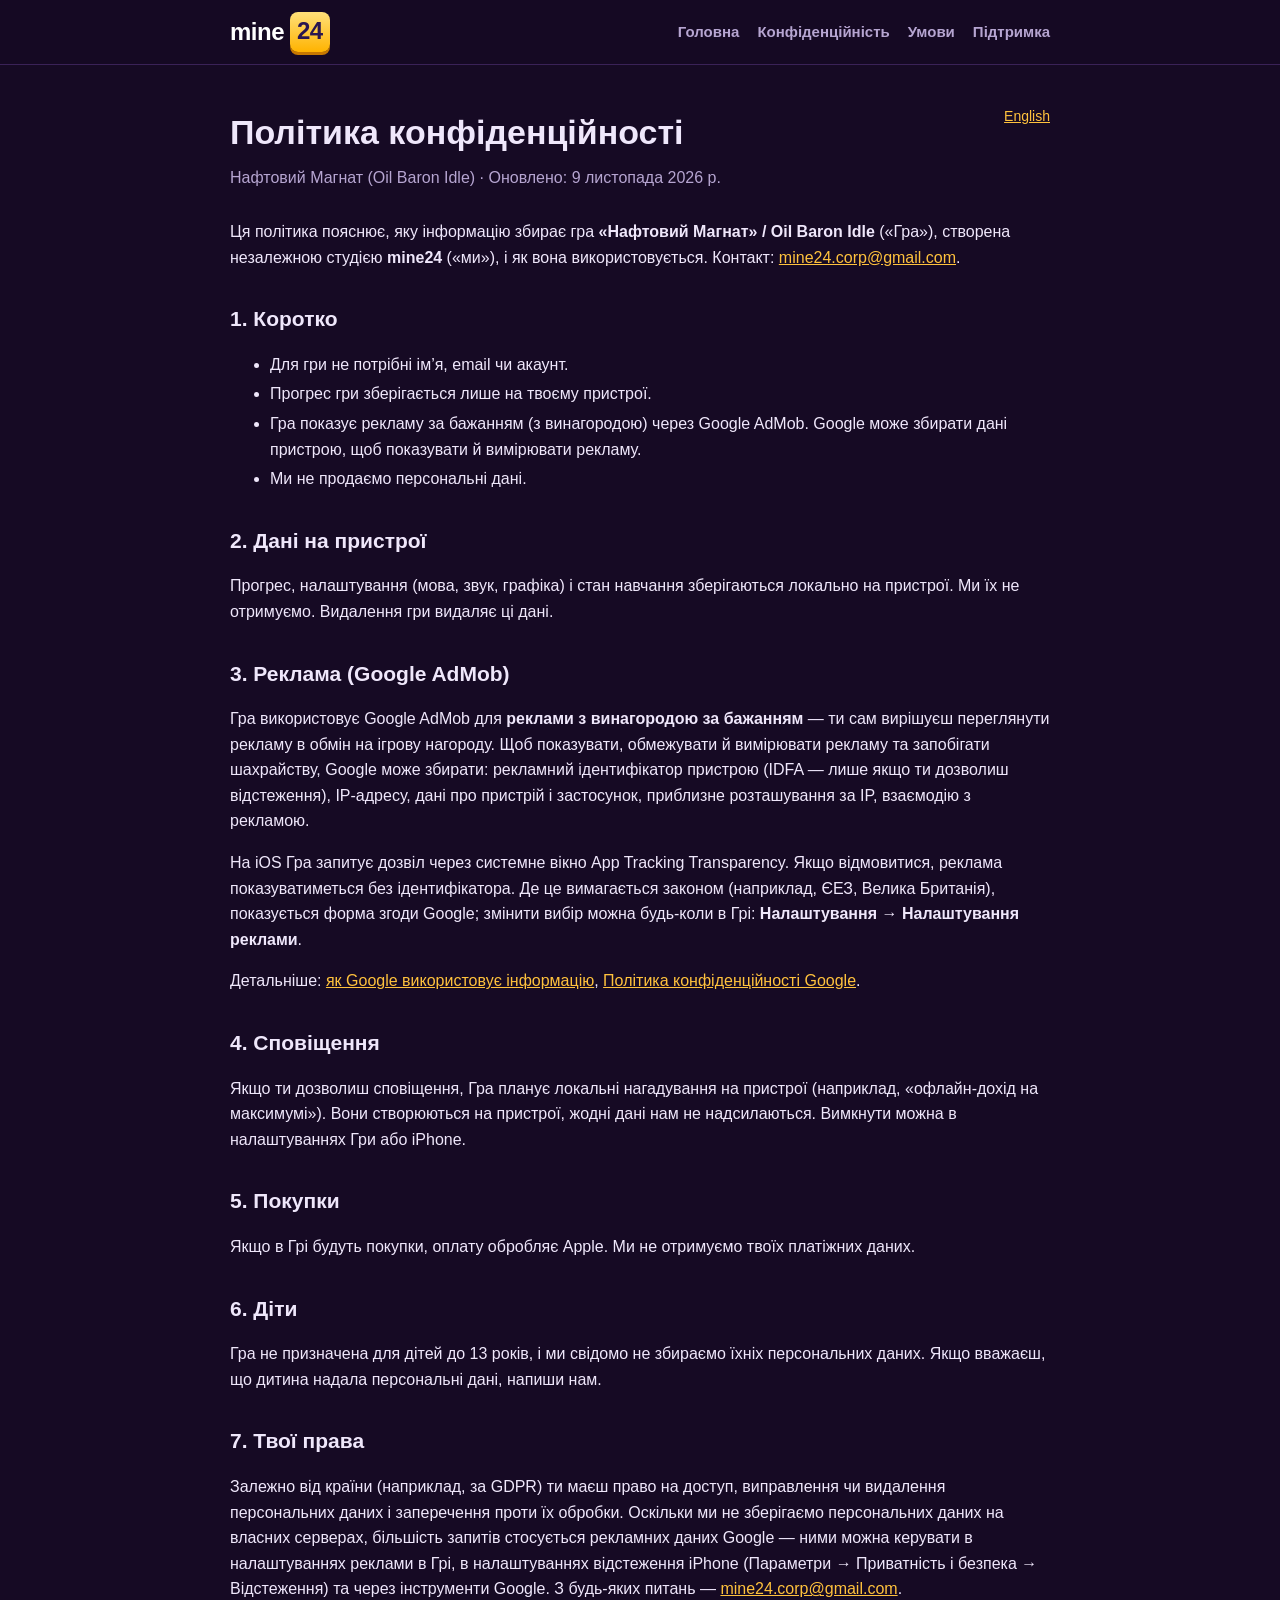
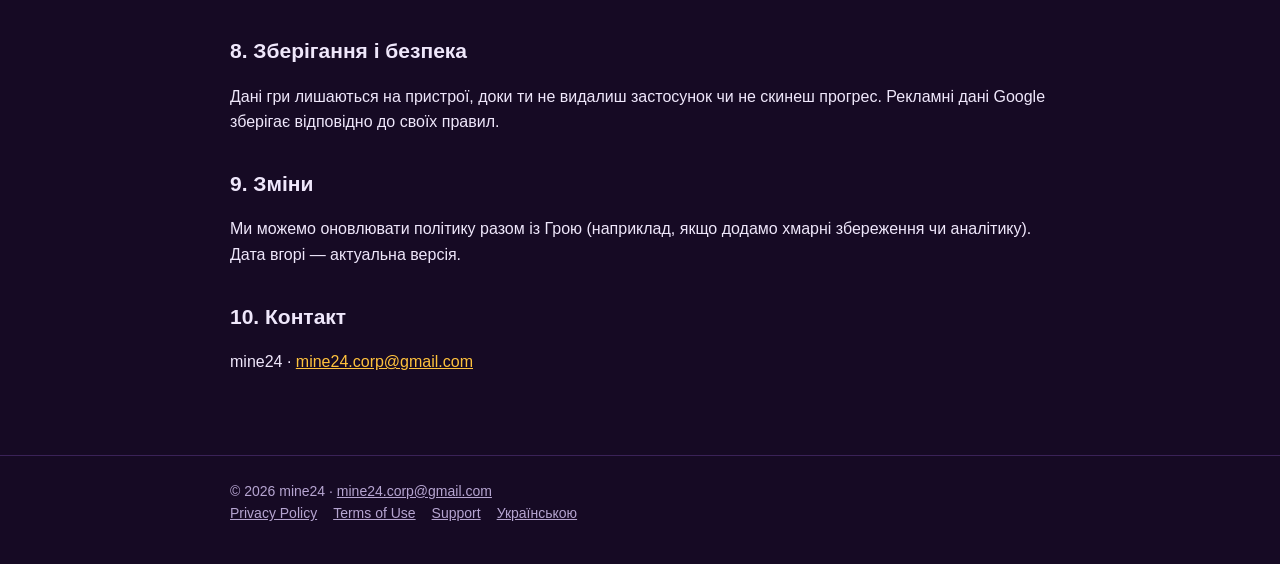
==== privacy-uk.html @ d3ffc927 "Add files via upload" ====
<!DOCTYPE html>
<html lang="uk"><head><meta charset="utf-8"><meta name="viewport" content="width=device-width,initial-scale=1">
<title>Політика конфіденційності — Нафтовий Магнат</title><meta name="description" content="Політика конфіденційності гри Нафтовий Магнат від mine24">
<link rel="icon" href="favicon.png"><link rel="apple-touch-icon" href="apple-touch-icon.png"><link rel="stylesheet" href="style.css"></head>
<body><header><div class="wrap"><a class="brand" href="index.html">mine<b>24</b></a><nav><a href="index.html">Головна</a><a href="privacy-uk.html">Конфіденційність</a><a href="terms-uk.html">Умови</a><a href="support-uk.html">Підтримка</a></nav></div></header>
<main class="wrap doc"><a class="lang" href="privacy.html">English</a>
<h1>Політика конфіденційності</h1><p class="date">Нафтовий Магнат (Oil Baron Idle) · Оновлено: 9 листопада 2026 р.</p>
<p>Ця політика пояснює, яку інформацію збирає гра <b>«Нафтовий Магнат» / Oil Baron Idle</b> («Гра»), створена незалежною студією <b>mine24</b> («ми»), і як вона використовується. Контакт: <a href="mailto:mine24.corp@gmail.com">mine24.corp@gmail.com</a>.</p>
<h2>1. Коротко</h2><ul>
<li>Для гри не потрібні ім’я, email чи акаунт.</li>
<li>Прогрес гри зберігається лише на твоєму пристрої.</li>
<li>Гра показує рекламу за бажанням (з винагородою) через Google AdMob. Google може збирати дані пристрою, щоб показувати й вимірювати рекламу.</li>
<li>Ми не продаємо персональні дані.</li></ul>
<h2>2. Дані на пристрої</h2><p>Прогрес, налаштування (мова, звук, графіка) і стан навчання зберігаються локально на пристрої. Ми їх не отримуємо. Видалення гри видаляє ці дані.</p>
<h2>3. Реклама (Google AdMob)</h2><p>Гра використовує Google AdMob для <b>реклами з винагородою за бажанням</b> — ти сам вирішуєш переглянути рекламу в обмін на ігрову нагороду. Щоб показувати, обмежувати й вимірювати рекламу та запобігати шахрайству, Google може збирати: рекламний ідентифікатор пристрою (IDFA — лише якщо ти дозволиш відстеження), IP-адресу, дані про пристрій і застосунок, приблизне розташування за IP, взаємодію з рекламою.</p>
<p>На iOS Гра запитує дозвіл через системне вікно App Tracking Transparency. Якщо відмовитися, реклама показуватиметься без ідентифікатора. Де це вимагається законом (наприклад, ЄЕЗ, Велика Британія), показується форма згоди Google; змінити вибір можна будь-коли в Грі: <b>Налаштування → Налаштування реклами</b>.</p>
<p>Детальніше: <a href="https://policies.google.com/technologies/partner-sites">як Google використовує інформацію</a>, <a href="https://policies.google.com/privacy">Політика конфіденційності Google</a>.</p>
<h2>4. Сповіщення</h2><p>Якщо ти дозволиш сповіщення, Гра планує локальні нагадування на пристрої (наприклад, «офлайн-дохід на максимумі»). Вони створюються на пристрої, жодні дані нам не надсилаються. Вимкнути можна в налаштуваннях Гри або iPhone.</p>
<h2>5. Покупки</h2><p>Якщо в Грі будуть покупки, оплату обробляє Apple. Ми не отримуємо твоїх платіжних даних.</p>
<h2>6. Діти</h2><p>Гра не призначена для дітей до 13 років, і ми свідомо не збираємо їхніх персональних даних. Якщо вважаєш, що дитина надала персональні дані, напиши нам.</p>
<h2>7. Твої права</h2><p>Залежно від країни (наприклад, за GDPR) ти маєш право на доступ, виправлення чи видалення персональних даних і заперечення проти їх обробки. Оскільки ми не зберігаємо персональних даних на власних серверах, більшість запитів стосується рекламних даних Google — ними можна керувати в налаштуваннях реклами в Грі, в налаштуваннях відстеження iPhone (Параметри → Приватність і безпека → Відстеження) та через інструменти Google. З будь-яких питань — <a href="mailto:mine24.corp@gmail.com">mine24.corp@gmail.com</a>.</p>
<h2>8. Зберігання і безпека</h2><p>Дані гри лишаються на пристрої, доки ти не видалиш застосунок чи не скинеш прогрес. Рекламні дані Google зберігає відповідно до своїх правил.</p>
<h2>9. Зміни</h2><p>Ми можемо оновлювати політику разом із Грою (наприклад, якщо додамо хмарні збереження чи аналітику). Дата вгорі — актуальна версія.</p>
<h2>10. Контакт</h2><p>mine24 · <a href="mailto:mine24.corp@gmail.com">mine24.corp@gmail.com</a></p></main>
<footer><div class="wrap">© 2026 mine24 · <a href="mailto:mine24.corp@gmail.com">mine24.corp@gmail.com</a><br><a href="privacy.html">Privacy Policy</a><a href="terms.html">Terms of Use</a><a href="support.html">Support</a><a href="privacy-uk.html">Українською</a></div></footer></body></html>
---- style.css ----
:root{--bg:#160a24;--card:#22113a;--line:#3a2257;--text:#efe7fb;--muted:#b6a5d1;--gold:#ffc23d;--gold2:#ff9d1a}
*{box-sizing:border-box}
html,body{margin:0;background:var(--bg);color:var(--text);font:16px/1.6 -apple-system,BlinkMacSystemFont,"Segoe UI",Roboto,Helvetica,Arial,sans-serif}
a{color:var(--gold)}
.wrap{max-width:860px;margin:0 auto;padding:0 20px}
header{border-bottom:1px solid var(--line);background:rgba(22,10,36,.85);position:sticky;top:0;backdrop-filter:blur(8px);z-index:5}
header .wrap{display:flex;align-items:center;justify-content:space-between;height:64px}
.brand{display:flex;align-items:center;gap:6px;font-weight:900;font-size:24px;text-decoration:none;color:#fff;letter-spacing:-.5px}
.brand b{background:linear-gradient(#ffe07a,#ffb300);color:#2a1650;border-radius:8px;padding:0 7px 2px;box-shadow:0 3px 0 #c77800}
nav a{color:var(--muted);text-decoration:none;margin-left:18px;font-weight:600;font-size:15px}
nav a:hover{color:#fff}
.hero{padding:64px 0 40px;text-align:center;background:radial-gradient(circle at 50% 0%,#4a2266 0%,transparent 70%)}
.hero h1{font-size:44px;line-height:1.1;margin:0 0 12px;letter-spacing:-1px}
.hero p{color:var(--muted);font-size:18px;margin:0 auto;max-width:560px}
.game{display:flex;gap:28px;align-items:center;background:var(--card);border:1px solid var(--line);border-radius:24px;padding:24px;margin:24px 0 48px}
.game img{width:150px;height:150px;border-radius:34px;box-shadow:0 12px 30px rgba(0,0,0,.45);flex:none}
.game h2{margin:0 0 4px;font-size:28px}
.game .sub{color:var(--muted);margin:0 0 12px}
.badge{display:inline-block;background:linear-gradient(var(--gold),var(--gold2));color:#2a1650;font-weight:800;border-radius:12px;padding:8px 16px;text-decoration:none}
.feat{display:grid;grid-template-columns:repeat(auto-fit,minmax(220px,1fr));gap:14px;margin:0 0 56px}
.feat div{background:var(--card);border:1px solid var(--line);border-radius:18px;padding:18px}
.feat b{display:block;margin-bottom:4px}
.feat span{color:var(--muted);font-size:14px}
.doc{padding-top:40px;padding-bottom:64px}
.doc h1{font-size:34px;margin:0 0 6px}
.doc .date{color:var(--muted);margin:0 0 28px}
.doc h2{font-size:21px;margin:32px 0 8px}
.doc li{margin:4px 0}
.lang{float:right;font-size:14px}
.box{background:var(--card);border:1px solid var(--line);border-radius:18px;padding:18px 20px;margin:16px 0}
footer{border-top:1px solid var(--line);color:var(--muted);font-size:14px;padding:24px 0 40px}
footer a{color:var(--muted);margin-right:16px}
@media(max-width:600px){.hero h1{font-size:32px}.game{flex-direction:column;text-align:center}nav a{margin-left:12px;font-size:14px}}
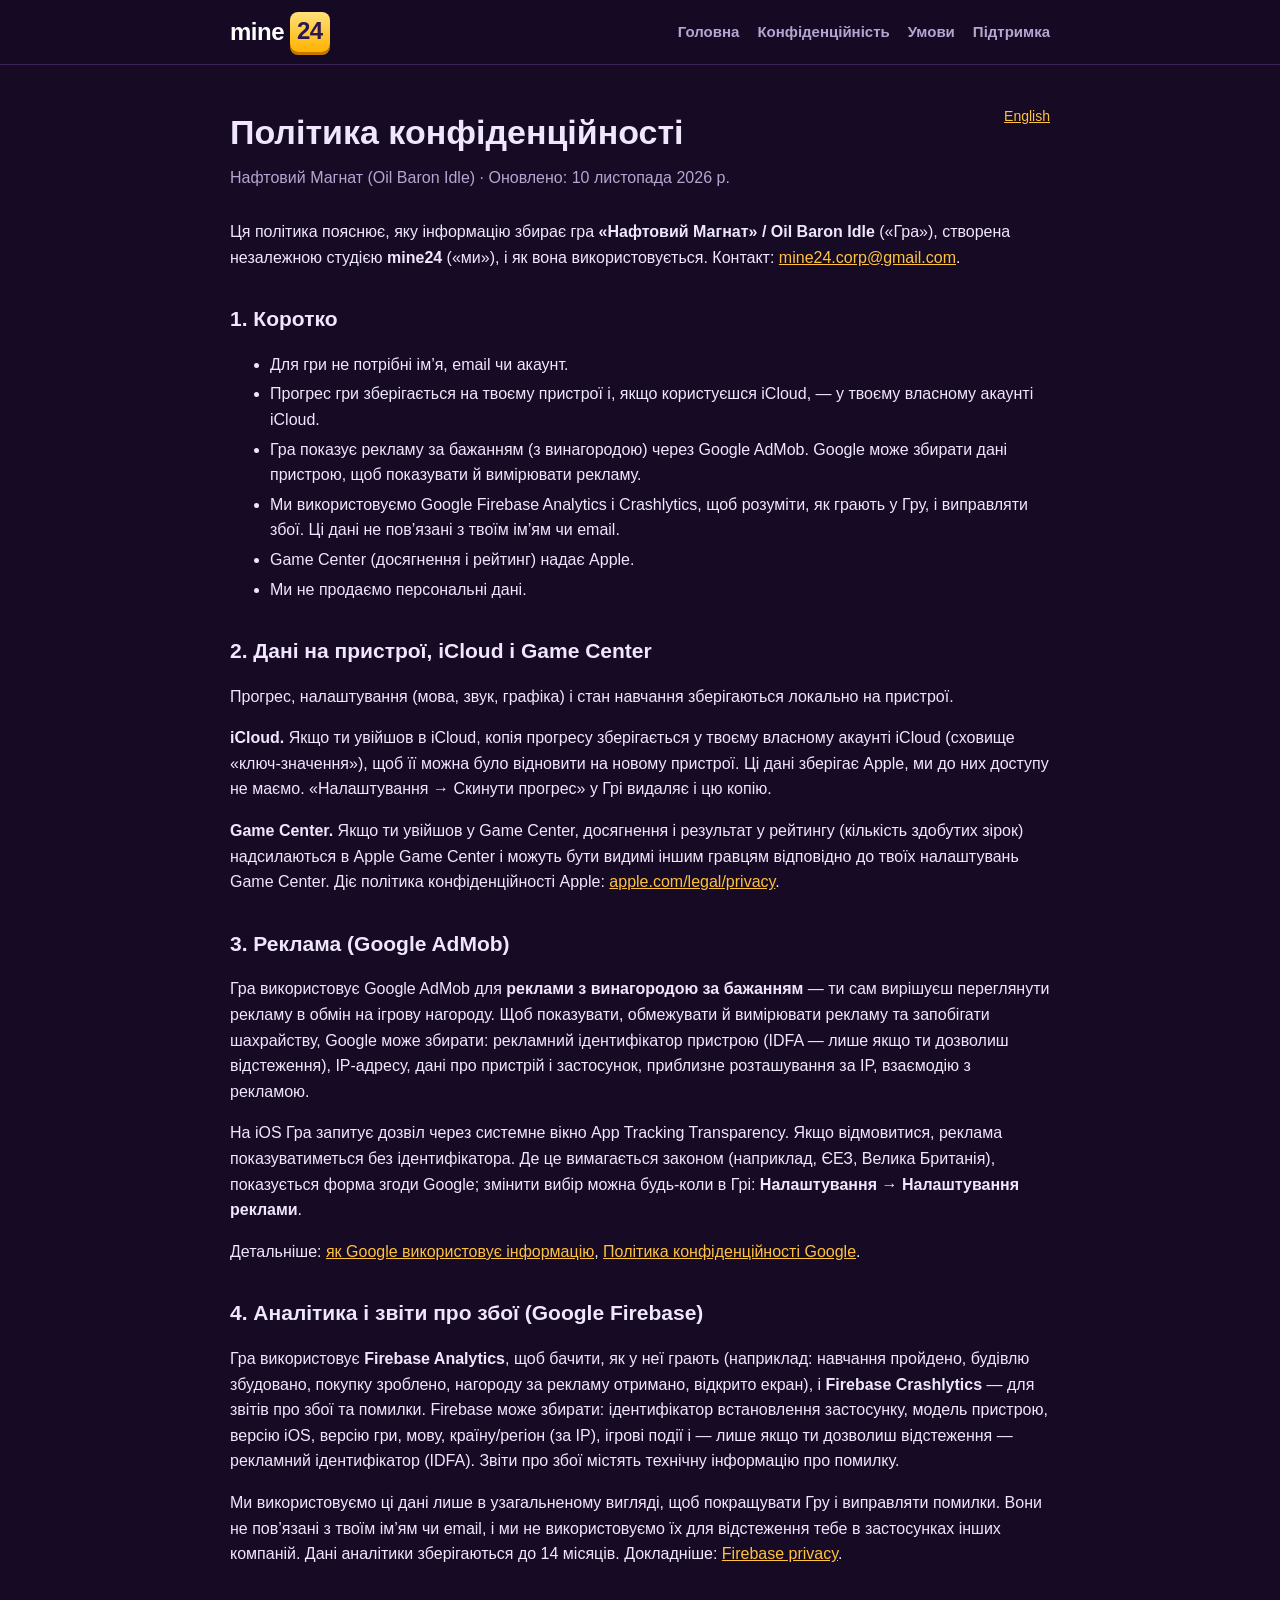
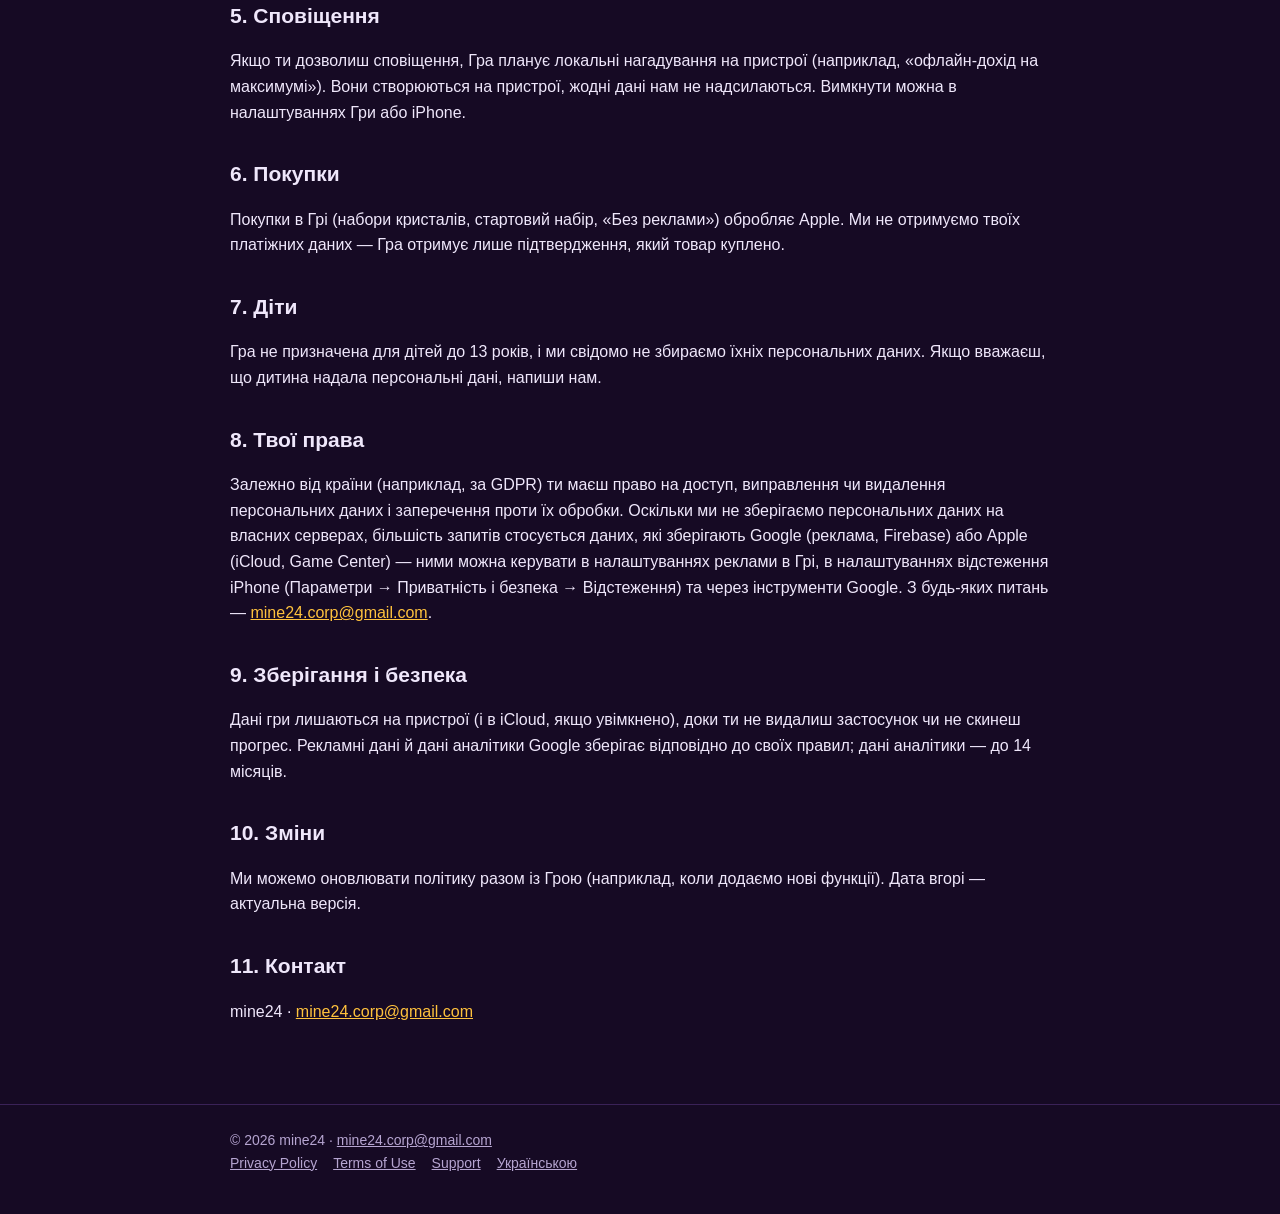
==== commit 6be826b3: "Add files via upload" ====
--- a/privacy-uk.html
+++ b/privacy-uk.html
@@ -4,22 +4,25 @@
 <link rel="icon" href="favicon.png"><link rel="apple-touch-icon" href="apple-touch-icon.png"><link rel="stylesheet" href="style.css"></head>
 <body><header><div class="wrap"><a class="brand" href="index.html">mine<b>24</b></a><nav><a href="index.html">Головна</a><a href="privacy-uk.html">Конфіденційність</a><a href="terms-uk.html">Умови</a><a href="support-uk.html">Підтримка</a></nav></div></header>
 <main class="wrap doc"><a class="lang" href="privacy.html">English</a>
-<h1>Політика конфіденційності</h1><p class="date">Нафтовий Магнат (Oil Baron Idle) · Оновлено: 9 листопада 2026 р.</p>
+<h1>Політика конфіденційності</h1><p class="date">Нафтовий Магнат (Oil Baron Idle) · Оновлено: 10 листопада 2026 р.</p>
 <p>Ця політика пояснює, яку інформацію збирає гра <b>«Нафтовий Магнат» / Oil Baron Idle</b> («Гра»), створена незалежною студією <b>mine24</b> («ми»), і як вона використовується. Контакт: <a href="mailto:mine24.corp@gmail.com">mine24.corp@gmail.com</a>.</p>
 <h2>1. Коротко</h2><ul>
 <li>Для гри не потрібні ім’я, email чи акаунт.</li>
-<li>Прогрес гри зберігається лише на твоєму пристрої.</li>
+<li>Прогрес гри зберігається на твоєму пристрої і, якщо користуєшся iCloud, — у твоєму власному акаунті iCloud.</li>
 <li>Гра показує рекламу за бажанням (з винагородою) через Google AdMob. Google може збирати дані пристрою, щоб показувати й вимірювати рекламу.</li>
+<li>Ми використовуємо Google Firebase Analytics і Crashlytics, щоб розуміти, як грають у Гру, і виправляти збої. Ці дані не пов’язані з твоїм ім’ям чи email.</li>
+<li>Game Center (досягнення і рейтинг) надає Apple.</li>
 <li>Ми не продаємо персональні дані.</li></ul>
-<h2>2. Дані на пристрої</h2><p>Прогрес, налаштування (мова, звук, графіка) і стан навчання зберігаються локально на пристрої. Ми їх не отримуємо. Видалення гри видаляє ці дані.</p>
+<h2>2. Дані на пристрої, iCloud і Game Center</h2><p>Прогрес, налаштування (мова, звук, графіка) і стан навчання зберігаються локально на пристрої.</p><p><b>iCloud.</b> Якщо ти увійшов в iCloud, копія прогресу зберігається у твоєму власному акаунті iCloud (сховище «ключ-значення»), щоб її можна було відновити на новому пристрої. Ці дані зберігає Apple, ми до них доступу не маємо. «Налаштування → Скинути прогрес» у Грі видаляє і цю копію.</p><p><b>Game Center.</b> Якщо ти увійшов у Game Center, досягнення і результат у рейтингу (кількість здобутих зірок) надсилаються в Apple Game Center і можуть бути видимі іншим гравцям відповідно до твоїх налаштувань Game Center. Діє політика конфіденційності Apple: <a href="https://www.apple.com/legal/privacy/">apple.com/legal/privacy</a>.</p>
 <h2>3. Реклама (Google AdMob)</h2><p>Гра використовує Google AdMob для <b>реклами з винагородою за бажанням</b> — ти сам вирішуєш переглянути рекламу в обмін на ігрову нагороду. Щоб показувати, обмежувати й вимірювати рекламу та запобігати шахрайству, Google може збирати: рекламний ідентифікатор пристрою (IDFA — лише якщо ти дозволиш відстеження), IP-адресу, дані про пристрій і застосунок, приблизне розташування за IP, взаємодію з рекламою.</p>
 <p>На iOS Гра запитує дозвіл через системне вікно App Tracking Transparency. Якщо відмовитися, реклама показуватиметься без ідентифікатора. Де це вимагається законом (наприклад, ЄЕЗ, Велика Британія), показується форма згоди Google; змінити вибір можна будь-коли в Грі: <b>Налаштування → Налаштування реклами</b>.</p>
 <p>Детальніше: <a href="https://policies.google.com/technologies/partner-sites">як Google використовує інформацію</a>, <a href="https://policies.google.com/privacy">Політика конфіденційності Google</a>.</p>
-<h2>4. Сповіщення</h2><p>Якщо ти дозволиш сповіщення, Гра планує локальні нагадування на пристрої (наприклад, «офлайн-дохід на максимумі»). Вони створюються на пристрої, жодні дані нам не надсилаються. Вимкнути можна в налаштуваннях Гри або iPhone.</p>
-<h2>5. Покупки</h2><p>Якщо в Грі будуть покупки, оплату обробляє Apple. Ми не отримуємо твоїх платіжних даних.</p>
-<h2>6. Діти</h2><p>Гра не призначена для дітей до 13 років, і ми свідомо не збираємо їхніх персональних даних. Якщо вважаєш, що дитина надала персональні дані, напиши нам.</p>
-<h2>7. Твої права</h2><p>Залежно від країни (наприклад, за GDPR) ти маєш право на доступ, виправлення чи видалення персональних даних і заперечення проти їх обробки. Оскільки ми не зберігаємо персональних даних на власних серверах, більшість запитів стосується рекламних даних Google — ними можна керувати в налаштуваннях реклами в Грі, в налаштуваннях відстеження iPhone (Параметри → Приватність і безпека → Відстеження) та через інструменти Google. З будь-яких питань — <a href="mailto:mine24.corp@gmail.com">mine24.corp@gmail.com</a>.</p>
-<h2>8. Зберігання і безпека</h2><p>Дані гри лишаються на пристрої, доки ти не видалиш застосунок чи не скинеш прогрес. Рекламні дані Google зберігає відповідно до своїх правил.</p>
-<h2>9. Зміни</h2><p>Ми можемо оновлювати політику разом із Грою (наприклад, якщо додамо хмарні збереження чи аналітику). Дата вгорі — актуальна версія.</p>
-<h2>10. Контакт</h2><p>mine24 · <a href="mailto:mine24.corp@gmail.com">mine24.corp@gmail.com</a></p></main>
+<h2>4. Аналітика і звіти про збої (Google Firebase)</h2><p>Гра використовує <b>Firebase Analytics</b>, щоб бачити, як у неї грають (наприклад: навчання пройдено, будівлю збудовано, покупку зроблено, нагороду за рекламу отримано, відкрито екран), і <b>Firebase Crashlytics</b> — для звітів про збої та помилки. Firebase може збирати: ідентифікатор встановлення застосунку, модель пристрою, версію iOS, версію гри, мову, країну/регіон (за IP), ігрові події і — лише якщо ти дозволиш відстеження — рекламний ідентифікатор (IDFA). Звіти про збої містять технічну інформацію про помилку.</p><p>Ми використовуємо ці дані лише в узагальненому вигляді, щоб покращувати Гру і виправляти помилки. Вони не пов’язані з твоїм ім’ям чи email, і ми не використовуємо їх для відстеження тебе в застосунках інших компаній. Дані аналітики зберігаються до 14 місяців. Докладніше: <a href="https://firebase.google.com/support/privacy">Firebase privacy</a>.</p>
+<h2>5. Сповіщення</h2><p>Якщо ти дозволиш сповіщення, Гра планує локальні нагадування на пристрої (наприклад, «офлайн-дохід на максимумі»). Вони створюються на пристрої, жодні дані нам не надсилаються. Вимкнути можна в налаштуваннях Гри або iPhone.</p>
+<h2>6. Покупки</h2><p>Покупки в Грі (набори кристалів, стартовий набір, «Без реклами») обробляє Apple. Ми не отримуємо твоїх платіжних даних — Гра отримує лише підтвердження, який товар куплено.</p>
+<h2>7. Діти</h2><p>Гра не призначена для дітей до 13 років, і ми свідомо не збираємо їхніх персональних даних. Якщо вважаєш, що дитина надала персональні дані, напиши нам.</p>
+<h2>8. Твої права</h2><p>Залежно від країни (наприклад, за GDPR) ти маєш право на доступ, виправлення чи видалення персональних даних і заперечення проти їх обробки. Оскільки ми не зберігаємо персональних даних на власних серверах, більшість запитів стосується даних, які зберігають Google (реклама, Firebase) або Apple (iCloud, Game Center) — ними можна керувати в налаштуваннях реклами в Грі, в налаштуваннях відстеження iPhone (Параметри → Приватність і безпека → Відстеження) та через інструменти Google. З будь-яких питань — <a href="mailto:mine24.corp@gmail.com">mine24.corp@gmail.com</a>.</p>
+<h2>9. Зберігання і безпека</h2><p>Дані гри лишаються на пристрої (і в iCloud, якщо увімкнено), доки ти не видалиш застосунок чи не скинеш прогрес. Рекламні дані й дані аналітики Google зберігає відповідно до своїх правил; дані аналітики — до 14 місяців.</p>
+<h2>10. Зміни</h2><p>Ми можемо оновлювати політику разом із Грою (наприклад, коли додаємо нові функції). Дата вгорі — актуальна версія.</p>
+<h2>11. Контакт</h2><p>mine24 · <a href="mailto:mine24.corp@gmail.com">mine24.corp@gmail.com</a></p></main>
 <footer><div class="wrap">© 2026 mine24 · <a href="mailto:mine24.corp@gmail.com">mine24.corp@gmail.com</a><br><a href="privacy.html">Privacy Policy</a><a href="terms.html">Terms of Use</a><a href="support.html">Support</a><a href="privacy-uk.html">Українською</a></div></footer></body></html>
